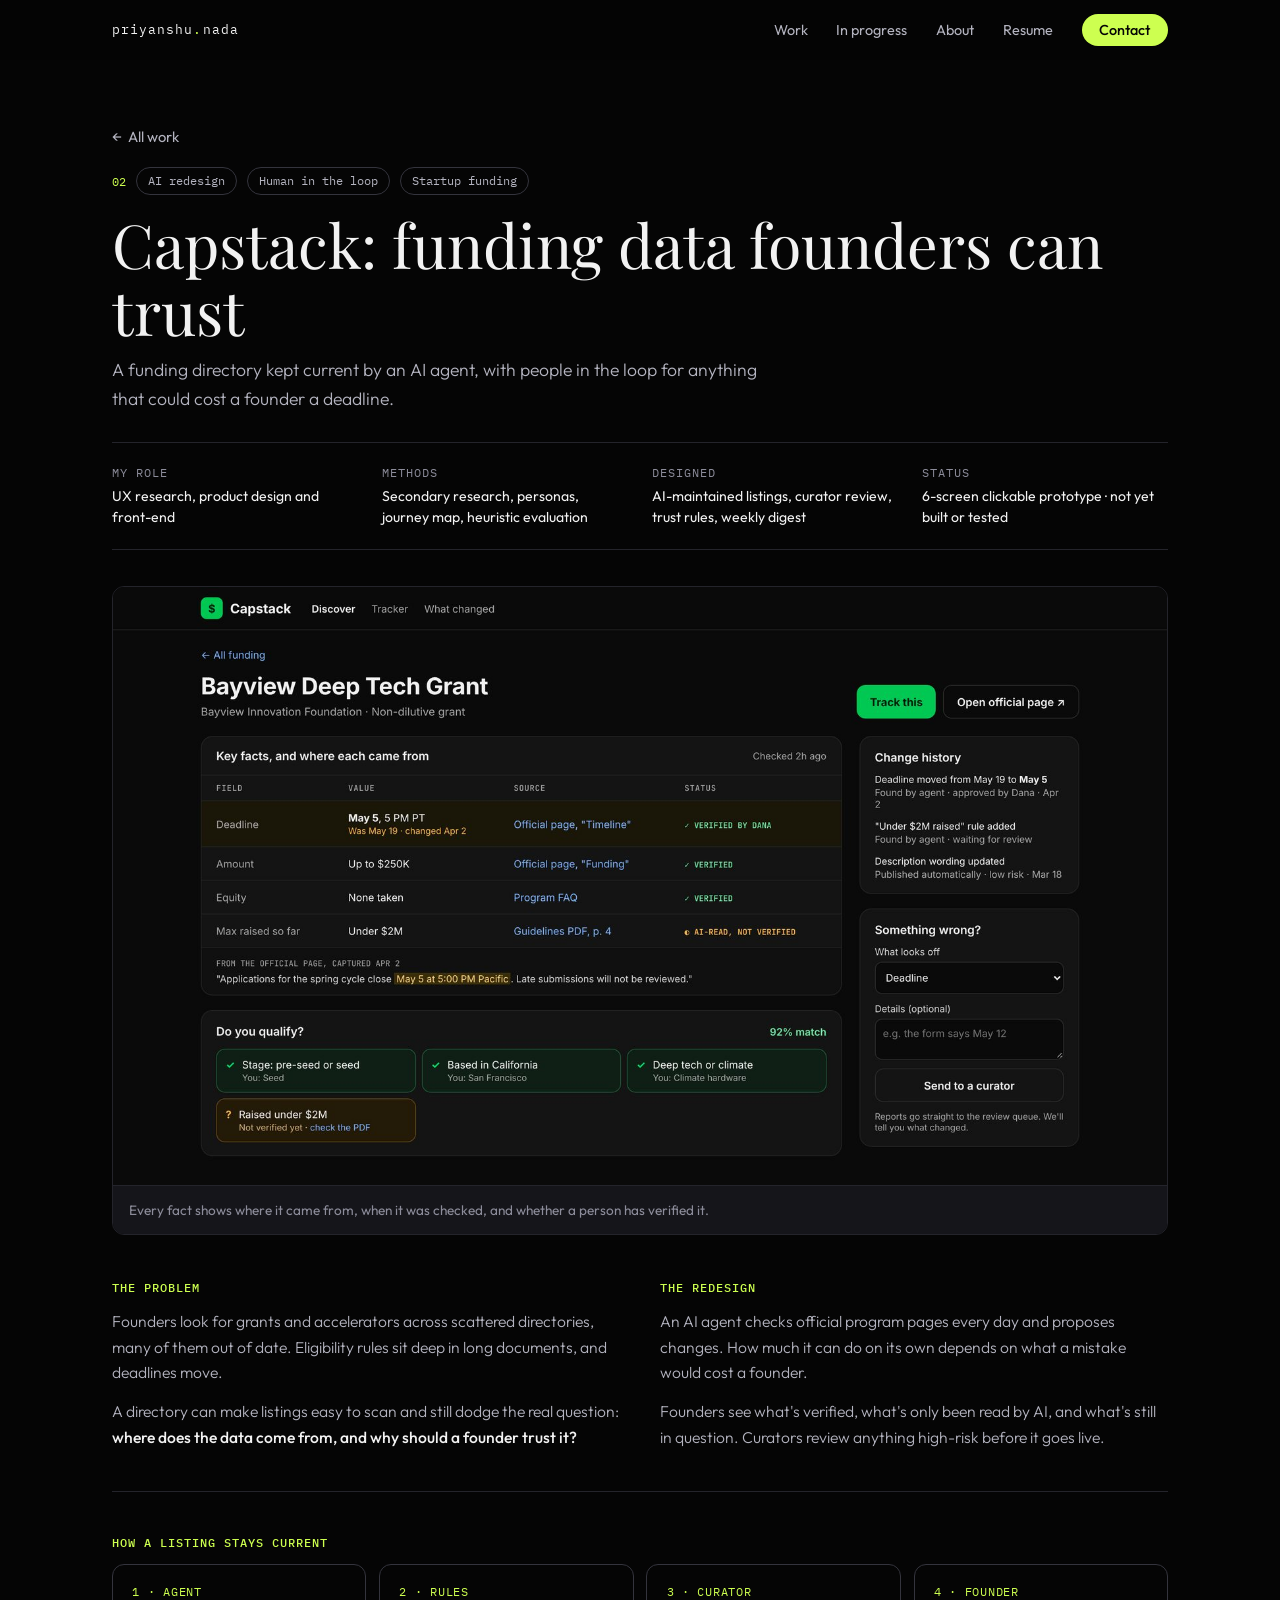
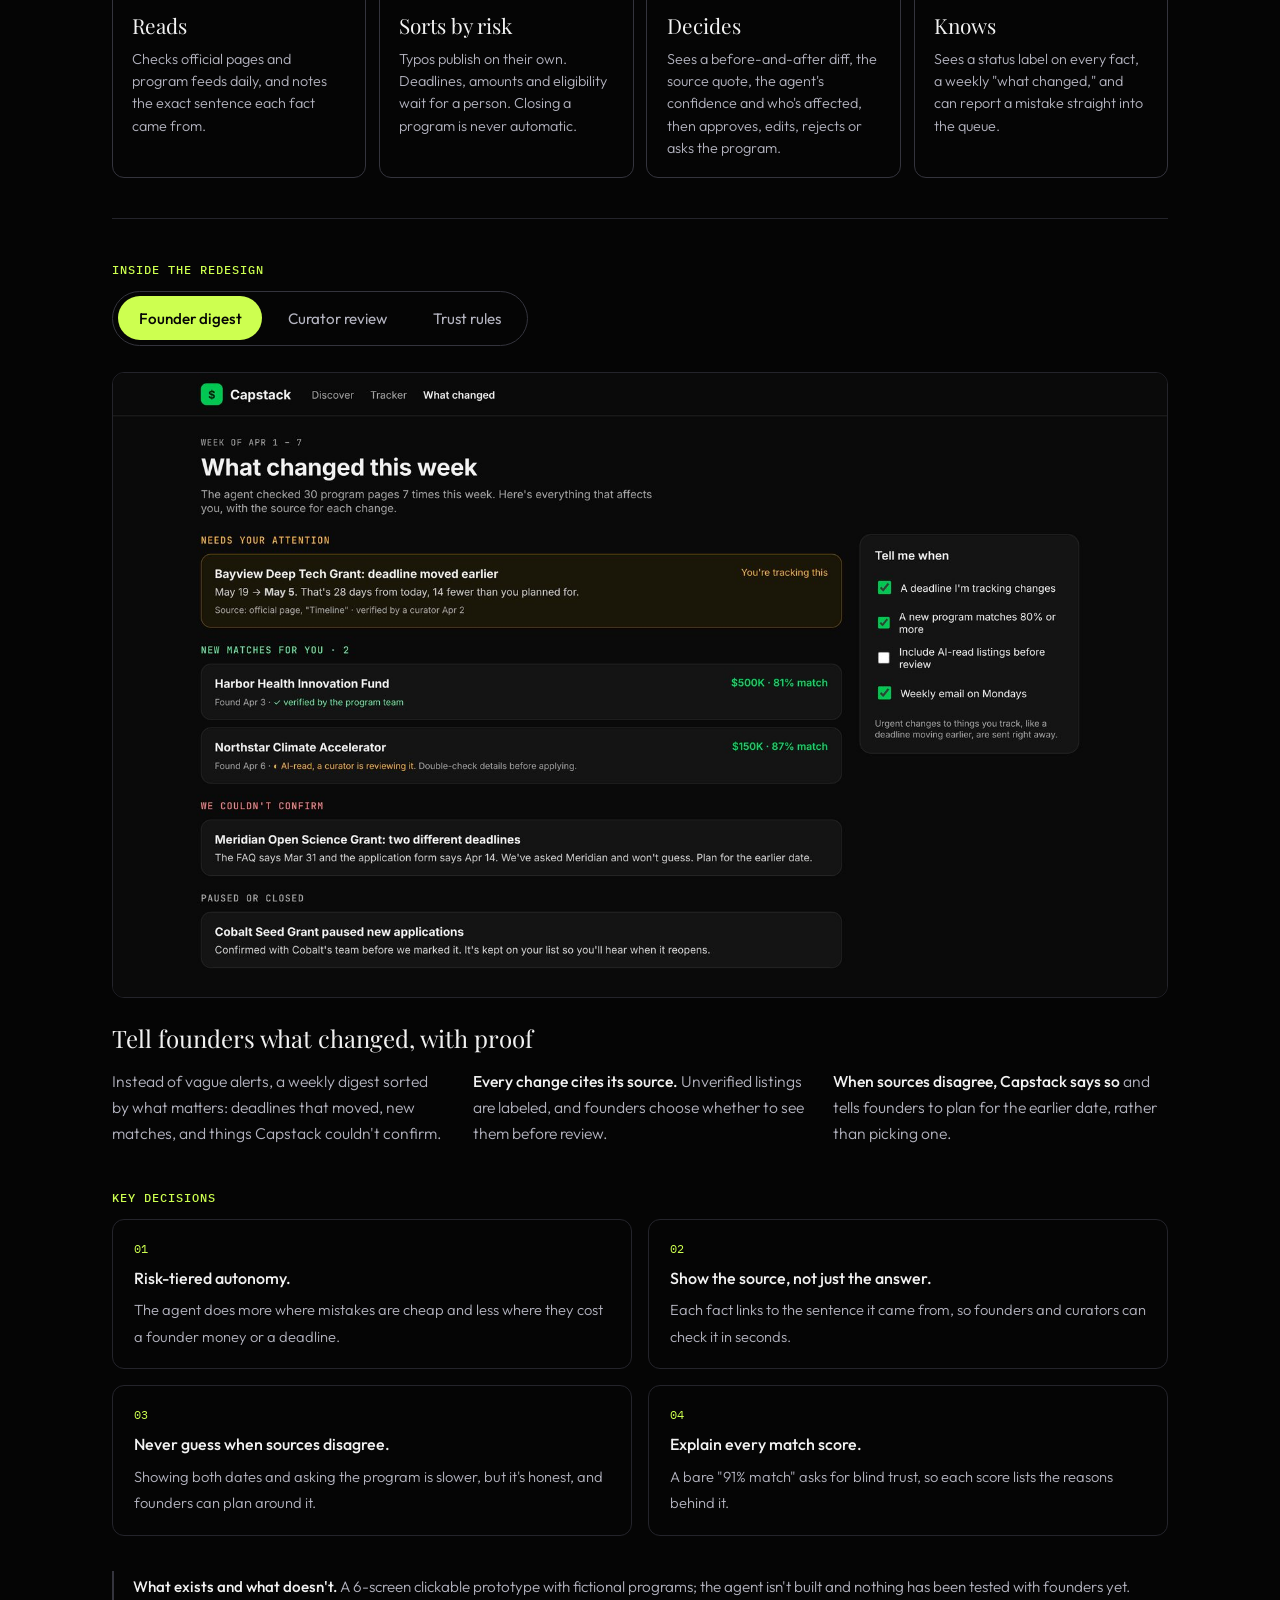
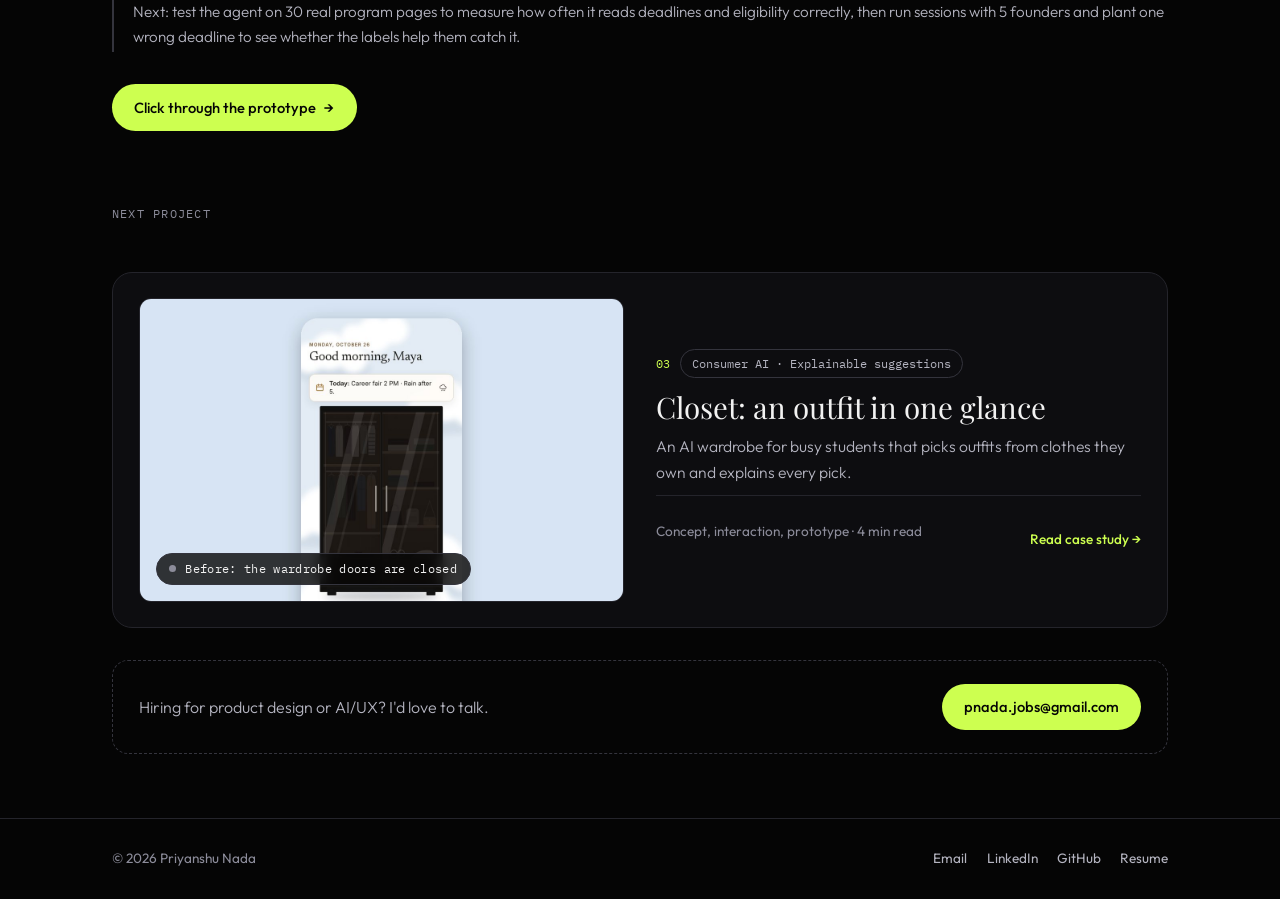
==== work/capstack/index.html @ c0db80e4 "Portfolio v2: project index, case study pages, live previews - Homepage becomes an index: four proje" ====
<!DOCTYPE html>
<html lang="en">
<head>
<meta charset="UTF-8">
<meta name="viewport" content="width=device-width, initial-scale=1.0">
<title>Capstack case study | Priyanshu Nada</title>
<meta name="description" content="A funding directory kept current by an AI agent, with people in the loop for anything that could cost a founder a deadline.">
<link rel="canonical" href="https://nadadesign.netlify.app/work/capstack/">
<meta property="og:title" content="Capstack case study | Priyanshu Nada">
<meta property="og:description" content="A funding directory kept current by an AI agent, with people in the loop for anything that could cost a founder a deadline.">
<meta property="og:type" content="website">
<meta property="og:url" content="https://nadadesign.netlify.app/work/capstack/">
<meta property="og:image" content="https://nadadesign.netlify.app/assets/preview/capstack-b.jpg">
<meta name="twitter:card" content="summary_large_image">
<link rel="preconnect" href="https://fonts.googleapis.com">
<link rel="preconnect" href="https://fonts.gstatic.com" crossorigin>
<link href="https://fonts.googleapis.com/css2?family=Playfair+Display:ital,wght@0,400;0,600;1,400&family=Outfit:wght@300;400;500;600&family=IBM+Plex+Mono:wght@400;500&display=swap" rel="stylesheet">
<script>document.documentElement.classList.add('js')</script>
<link rel="stylesheet" href="../../assets/site.css">
<script type="speculationrules">{"prefetch":[{"source":"document","where":{"href_matches":"/work/*"},"eagerness":"moderate"}]}</script>
</head>
<body>
<a class="skip" href="#main">Skip to content</a>
<div class="progress" id="progress" aria-hidden="true"></div>

<header class="nav" id="nav">
  <div class="nav-in">
    <a class="logo" href="../../#top">priyanshu<span>.</span>nada</a>
    <button class="nav-toggle" id="navToggle" aria-expanded="false" aria-controls="navLinks" aria-label="Open menu">
      <svg viewBox="0 0 24 24" fill="none" stroke="currentColor" stroke-width="2" stroke-linecap="round" aria-hidden="true"><line x1="4" y1="7" x2="20" y2="7"/><line x1="4" y1="12" x2="20" y2="12"/><line x1="4" y1="17" x2="20" y2="17"/></svg>
    </button>
    <ul class="nav-links" id="navLinks">
      <li><a href="../../#work">Work</a></li>
      <li><a href="../../#next">In progress</a></li>
      <li><a href="../../#about">About</a></li>
      <li><a href="../../Priyanshu_Nada_Product_Design_Resume.pdf" target="_blank" rel="noopener">Resume</a></li>
      <li><a class="btn-sm" href="../../#contact">Contact</a></li>
    </ul>
  </div>
</header>

<main id="main">
  <div class="wrap">
    <nav class="crumb" aria-label="Breadcrumb"><a href="../../#work"><span aria-hidden="true">←</span> All work</a></nav>

    <article class="case page" aria-labelledby="cap-title">
      <div class="case-head">
        <div class="case-kicker"><span class="case-num">02</span><span class="pill">AI redesign</span><span class="pill">Human in the loop</span><span class="pill">Startup funding</span></div>
        <h1 class="case-title" id="cap-title" style="view-transition-name:t-capstack">Capstack: funding data founders can trust</h1>
        <p class="case-lede">A funding directory kept current by an AI agent, with people in the loop for anything that could cost a founder a deadline.</p>
        <dl class="case-meta">
          <div><dt>My role</dt><dd>UX research, product design and front-end</dd></div>
          <div><dt>Methods</dt><dd>Secondary research, personas, journey map, heuristic evaluation</dd></div>
          <div><dt>Designed</dt><dd>AI-maintained listings, curator review, trust rules, weekly digest</dd></div>
          <div><dt>Status</dt><dd>6-screen clickable prototype · not yet built or tested</dd></div>
        </dl>
      </div>

      <figure class="shot" style="view-transition-name:m-capstack">
        <img src="../../assets/capstack-listing.jpg" width="1600" height="909" loading="lazy" alt="A Capstack listing for the fictional Bayview Deep Tech Grant. A Key facts table shows each field with its value, source and status: the deadline May 5, moved from May 19 and verified by a curator; the amount and equity verified; a new under $2M raised rule marked AI-read, not verified. Below it, a quote from the official page highlights the deadline, an eligibility checklist shows 3 passes and 1 unverified item, and a side panel shows change history and a form to report a problem.">
        <figcaption>Every fact shows where it came from, when it was checked, and whether a person has verified it.</figcaption>
      </figure>

      <div class="case-body">
        <div class="cols">
          <div>
            <h4 class="h4">The problem</h4>
            <div class="prose">
              <p>Founders look for grants and accelerators across scattered directories, many of them out of date. Eligibility rules sit deep in long documents, and deadlines move.</p>
              <p>A directory can make listings easy to scan and still dodge the real question: <strong>where does the data come from, and why should a founder trust it?</strong></p>
            </div>
          </div>
          <div>
            <h4 class="h4">The redesign</h4>
            <div class="prose">
              <p>An AI agent checks official program pages every day and proposes changes. How much it can do on its own depends on what a mistake would cost a founder.</p>
              <p>Founders see what's verified, what's only been read by AI, and what's still in question. Curators review anything high-risk before it goes live.</p>
            </div>
          </div>
        </div>

        <div class="platform">
          <h4 class="h4">How a listing stays current</h4>
          <ol class="plat-row steps4">
            <li class="plat-card"><span class="plat-kind">1 · Agent</span><b>Reads</b><span>Checks official pages and program feeds daily, and notes the exact sentence each fact came from.</span></li>
            <li class="plat-card"><span class="plat-kind">2 · Rules</span><b>Sorts by risk</b><span>Typos publish on their own. Deadlines, amounts and eligibility wait for a person. Closing a program is never automatic.</span></li>
            <li class="plat-card"><span class="plat-kind">3 · Curator</span><b>Decides</b><span>Sees a before-and-after diff, the source quote, the agent's confidence and who's affected, then approves, edits, rejects or asks the program.</span></li>
            <li class="plat-card"><span class="plat-kind">4 · Founder</span><b>Knows</b><span>Sees a status label on every fact, a weekly "what changed," and can report a mistake straight into the queue.</span></li>
          </ol>
        </div>

        <div class="tour">
          <h4 class="h4">Inside the redesign</h4>
          <div class="tabs" role="tablist" aria-label="Capstack screens">
            <button class="tab" role="tab" id="tab-digest" aria-controls="panel-digest" aria-selected="true">Founder digest</button>
            <button class="tab" role="tab" id="tab-review" aria-controls="panel-review" aria-selected="false" tabindex="-1">Curator review</button>
            <button class="tab" role="tab" id="tab-rules" aria-controls="panel-rules" aria-selected="false" tabindex="-1">Trust rules</button>
          </div>

          <div class="panel wide" role="tabpanel" id="panel-digest" aria-labelledby="tab-digest">
            <figure class="feature-img"><img src="../../assets/capstack-digest.jpg" width="1600" height="947" loading="lazy" alt="What changed this week. Needs your attention: Bayview's deadline moved earlier from May 19 to May 5, 28 days from today. New matches: one verified program and one AI-read program still under review. We couldn't confirm: Meridian lists two different deadlines and Capstack won't guess. Paused: Cobalt paused applications, confirmed with its team. A side panel lets founders choose which changes to be told about."></figure>
            <div class="prose">
              <p class="panel-title">Tell founders what changed, with proof</p>
              <p>Instead of vague alerts, a weekly digest sorted by what matters: deadlines that moved, new matches, and things Capstack couldn't confirm.</p>
              <p><strong>Every change cites its source.</strong> Unverified listings are labeled, and founders choose whether to see them before review.</p>
              <p><strong>When sources disagree, Capstack says so</strong> and tells founders to plan for the earlier date, rather than picking one.</p>
            </div>
          </div>

          <div class="panel wide" role="tabpanel" id="panel-review" aria-labelledby="tab-review">
            <figure class="feature-img"><img src="../../assets/capstack-review.jpg" width="1600" height="709" loading="lazy" alt="Curator review queue. On the left, items needing a person: a high-risk eligibility change for Bayview, a new Northstar listing, a Meridian deadline conflict, a founder report about Harbor's amount, and a Cobalt closure marked never automatic. On the right, the selected change shows live versus proposed eligibility, the source quote from the guidelines PDF, the agent's medium confidence, why it needs a person, and that 38 founders would be notified, with Approve, Edit then approve, Ask the program and Reject buttons."></figure>
            <div class="prose">
              <p class="panel-title">Give the human enough to decide fast</p>
              <p>Each proposed change shows the before and after, the exact source quote, and the agent's confidence with a reason, not just a score.</p>
              <p><strong>It also shows the stakes:</strong> how many founders are tracking it and how many might no longer qualify.</p>
              <p><strong>Every decision is logged by name</strong> and can be undone for 7 days. Founder reports jump the queue.</p>
            </div>
          </div>

          <div class="panel wide" role="tabpanel" id="panel-rules" aria-labelledby="tab-rules">
            <figure class="feature-img"><img src="../../assets/capstack-rules.jpg" width="1600" height="885" loading="lazy" alt="Trust rules table. Wording, typos and logos: the agent decides and logs it. New listings: shown as AI-read, then a curator. Deadline, amount and eligibility: a curator approves. Sources disagree: ask the program. Closing or removing a program: never automatic. Below, safety settings and the three status labels founders see: verified, AI-read and sources disagree."></figure>
            <div class="prose">
              <p class="panel-title">Autonomy matched to the cost of a mistake</p>
              <p>The agent's freedom shrinks as the stakes rise. A typo fix publishes on its own. A deadline needs a person.</p>
              <p><strong>Closing a program is never automatic,</strong> because a wrong "closed" hides real money from founders, which is worse than a stale "open."</p>
              <p>The status labels founders see each pair an icon with words, so they don't rely on color alone.</p>
            </div>
          </div>
        </div>

        <div class="decisions">
          <h4 class="h4">Key decisions</h4>
          <ol class="dlist">
            <li><b>Risk-tiered autonomy.</b><span>The agent does more where mistakes are cheap and less where they cost a founder money or a deadline.</span></li>
            <li><b>Show the source, not just the answer.</b><span>Each fact links to the sentence it came from, so founders and curators can check it in seconds.</span></li>
            <li><b>Never guess when sources disagree.</b><span>Showing both dates and asking the program is slower, but it's honest, and founders can plan around it.</span></li>
            <li><b>Explain every match score.</b><span>A bare "91% match" asks for blind trust, so each score lists the reasons behind it.</span></li>
          </ol>
        </div>

        <div class="limits">
          <p><strong>What exists and what doesn't.</strong> A 6-screen clickable prototype with fictional programs; the agent isn't built and nothing has been tested with founders yet. Next: test the agent on 30 real program pages to measure how often it reads deadlines and eligibility correctly, then run sessions with 5 founders and plant one wrong deadline to see whether the labels help them catch it.</p>
        </div>
        <div class="links">
          <a class="btn btn-a" href="https://claude.ai/artifact/3c6dyqtgvCT89zu1waJvG7" target="_blank" rel="noopener">Click through the prototype <span class="arr" aria-hidden="true">→</span></a>
        </div>
      </div>
    </article>

    <p class="label" style="margin-top:3.5rem">Next project</p>
    <a class="nextp" href="../../work/closet/" aria-label="Closet: an outfit in one glance. Read the case study">
        <div class="pmedia" style="view-transition-name:m-closet">
          <img class="a" src="../../assets/preview/closet-a.jpg" width="1200" height="750" loading="lazy" alt="">
          <img class="b" src="../../assets/preview/closet-b.jpg" width="1200" height="750" loading="lazy" alt="">
          <span class="phint" aria-hidden="true"><i></i><span class="s1">Before: the wardrobe doors are closed</span><span class="s2">After: doors open on today’s clothes</span></span>
        </div>
        <div>
          <div class="pkick"><span class="case-num">03</span><span class="pill">Consumer AI · Explainable suggestions</span></div>
          <h2 class="ptitle" style="view-transition-name:t-closet">Closet: an outfit in one glance</h2>
          <p class="pline">An AI wardrobe for busy students that picks outfits from clothes they own and explains every pick.</p>
          <div class="pfoot"><span>Concept, interaction, prototype · 4 min read</span><span class="pgo">Read case study <span class="arr" aria-hidden="true">→</span></span></div>
        </div>
      </a>
    <div class="mini-contact">
      <p>Hiring for product design or AI/UX? I'd love to talk.</p>
      <a class="btn btn-a" href="mailto:pnada.jobs@gmail.com">pnada.jobs@gmail.com</a>
    </div>
  </div>
</main>

<footer>
  <div class="foot">
    <span>© <span id="yr">2026</span> Priyanshu Nada</span>
    <nav aria-label="Footer">
      <a href="mailto:pnada.jobs@gmail.com">Email</a>
      <a href="https://www.linkedin.com/in/priyanshunada" target="_blank" rel="noopener">LinkedIn</a>
      <a href="https://github.com/Priyanshunada04" target="_blank" rel="noopener">GitHub</a>
      <a href="../../Priyanshu_Nada_Product_Design_Resume.pdf" target="_blank" rel="noopener">Resume</a>
    </nav>
  </div>
</footer>

<script src="../../assets/site.js"></script>
</body>
</html>
---- assets/site.css ----
:root{
  --bg:#050505;--bg2:#0d0d10;--bg3:#15151a;--border:#24242b;--border2:#34343d;
  --t1:#f2f2f2;--t2:#b4b4c0;--t3:#8c8c9a;
  --accent:#cdff50;--accent-dim:rgba(205,255,80,0.22);--accent-faint:rgba(205,255,80,0.07);
  --serif:'Playfair Display',Georgia,serif;--sans:'Outfit',system-ui,sans-serif;--mono:'IBM Plex Mono',ui-monospace,monospace;
  --ease:cubic-bezier(0.16,1,0.3,1);
  --max:1120px;
}
*,*::before,*::after{margin:0;padding:0;box-sizing:border-box}
html{scroll-behavior:smooth;scroll-padding-top:84px;-webkit-font-smoothing:antialiased}
body{font-family:var(--sans);background:var(--bg);color:var(--t1);line-height:1.65;font-size:1rem;overflow-x:hidden}
a{color:inherit}
img{display:block;max-width:100%;height:auto}
:focus-visible{outline:2px solid var(--accent);outline-offset:3px;border-radius:4px}
.skip{position:absolute;left:1rem;top:-3rem;background:var(--accent);color:var(--bg);padding:0.6rem 1rem;border-radius:8px;font-weight:600;z-index:200;text-decoration:none}
.skip:focus{top:1rem}
.wrap{max-width:var(--max);margin:0 auto;padding:0 2rem}

/* Nav */
.nav{position:fixed;inset:0 0 auto 0;z-index:100;background:rgba(5,5,5,0.82);backdrop-filter:blur(16px);-webkit-backdrop-filter:blur(16px);border-bottom:1px solid transparent;transition:border-color 0.3s}
.nav.scrolled{border-bottom-color:var(--border)}
.nav-in{max-width:var(--max);margin:0 auto;padding:1rem 2rem;display:flex;align-items:center;justify-content:space-between;gap:1rem}
.logo{font-family:var(--mono);font-size:0.82rem;letter-spacing:0.08em;color:var(--t1);text-decoration:none}
.logo span{color:var(--accent)}
.nav-links{display:flex;align-items:center;gap:1.8rem;list-style:none}
.nav-links a{font-size:0.9rem;color:var(--t2);text-decoration:none;transition:color 0.2s}
.nav-links a:hover,.nav-links a.active{color:var(--t1)}
.nav-links .btn-sm{color:var(--bg)}
.nav-toggle{display:none;background:none;border:1px solid var(--border2);color:var(--t1);border-radius:8px;width:44px;height:44px;cursor:pointer;align-items:center;justify-content:center}
.nav-toggle svg{width:20px;height:20px}

/* Buttons */
.btn{display:inline-flex;align-items:center;justify-content:center;gap:0.5rem;min-height:46px;padding:0.7rem 1.4rem;border-radius:100px;font-family:var(--sans);font-size:0.92rem;font-weight:500;text-decoration:none;transition:background 0.2s,border-color 0.2s,color 0.2s}
.btn svg{width:16px;height:16px;flex-shrink:0}
.btn-a{background:var(--accent);color:var(--bg)}
.btn-a:hover{background:#dbff7a}
.btn-o{border:1px solid var(--border2);color:var(--t1)}
.btn-o:hover{border-color:var(--t3);background:var(--bg2)}
.btn-sm{min-height:38px;padding:0.45rem 1.1rem;font-size:0.85rem;background:var(--accent);border-radius:100px;font-weight:500}
.btn-sm:hover{background:#dbff7a}

/* Type */
.label{font-family:var(--mono);font-size:0.78rem;letter-spacing:0.1em;text-transform:uppercase;color:var(--t3);margin-bottom:0.9rem}
.h2{font-family:var(--serif);font-weight:400;font-size:clamp(1.9rem,3.6vw,2.8rem);line-height:1.15;max-width:760px}
.h2 em,.h1 em{font-style:italic;color:var(--accent)}
.lead{font-size:1.08rem;color:var(--t2);font-weight:300;max-width:640px;margin-top:1rem}

/* Hero */
.hero{padding:10rem 0 5rem}
.hero .label{color:var(--accent)}
.h1{font-family:var(--serif);font-weight:400;font-size:clamp(2.6rem,6.4vw,5.2rem);line-height:1.06;letter-spacing:-0.015em;max-width:900px}
.hero-sub{font-size:1.12rem;color:var(--t2);font-weight:300;max-width:600px;margin-top:1.6rem;line-height:1.7}
.hero-cta{display:flex;gap:0.8rem;flex-wrap:wrap;margin-top:2.2rem}
.facts{display:grid;grid-template-columns:repeat(3,minmax(0,1fr));gap:1.5rem;margin-top:3.5rem;padding-top:1.8rem;border-top:1px solid var(--border);max-width:820px}
.facts dt{font-family:var(--mono);font-size:0.75rem;letter-spacing:0.08em;text-transform:uppercase;color:var(--t3);margin-bottom:0.25rem}
.facts dd{font-size:0.95rem;color:var(--t1)}
.facts a{color:var(--accent);text-underline-offset:3px}

section{padding:5.5rem 0}
.rule{max-width:var(--max);margin:0 auto;height:1px;background:var(--border)}

/* Case studies */
.case{margin-top:3.5rem;border:1px solid var(--border);border-radius:20px;background:var(--bg2);overflow:hidden}
.case+.case{margin-top:2.5rem}
.case-head{padding:2.4rem 2.6rem 0}
.case-kicker{display:flex;flex-wrap:wrap;align-items:center;gap:0.6rem;font-family:var(--mono);font-size:0.78rem;color:var(--t3)}
.case-num{color:var(--accent)}
.pill{border:1px solid var(--border2);border-radius:100px;padding:0.2rem 0.7rem;font-size:0.75rem;color:var(--t2)}
.case-title{font-family:var(--serif);font-weight:400;font-size:clamp(2rem,3.4vw,2.8rem);line-height:1.1;margin-top:1rem}
.case-lede{font-size:1.1rem;color:var(--t2);font-weight:300;max-width:680px;margin-top:0.6rem}
.case-meta{display:grid;grid-template-columns:repeat(4,minmax(0,1fr));gap:1.2rem 1.5rem;margin-top:1.8rem;padding:1.3rem 0;border-top:1px solid var(--border);border-bottom:1px solid var(--border)}
.case-meta dt{font-family:var(--mono);font-size:0.75rem;letter-spacing:0.08em;text-transform:uppercase;color:var(--t3);margin-bottom:0.2rem}
.case-meta dd{font-size:0.88rem;color:var(--t1);line-height:1.5}
.shot{margin:2rem 2.6rem 0;border-radius:12px;overflow:hidden;border:1px solid var(--border)}
.shot img{width:100%}
.shot figcaption{font-size:0.85rem;color:var(--t3);padding:0.8rem 1rem;background:var(--bg3);border-top:1px solid var(--border)}
.case-body{padding:2.2rem 2.6rem 2.4rem}
.cols{display:grid;grid-template-columns:repeat(2,minmax(0,1fr));gap:2.5rem}
.h4{font-family:var(--mono);font-size:0.78rem;letter-spacing:0.08em;text-transform:uppercase;color:var(--accent);margin-bottom:0.7rem;font-weight:500}
.prose{font-size:0.98rem;color:var(--t2);font-weight:300}
.prose p+p{margin-top:0.8rem}
.prose strong{color:var(--t1);font-weight:500}
.ticks{list-style:none;display:flex;flex-direction:column;gap:0.6rem}
.ticks li{position:relative;padding-left:1.2rem;font-size:0.96rem;color:var(--t2);font-weight:300}
.ticks li::before{content:'';position:absolute;left:0;top:0.62em;width:6px;height:6px;border-radius:50%;background:var(--accent)}
.ticks strong{color:var(--t1);font-weight:500}
.decisions{margin-top:2.5rem}
.dlist{list-style:none;display:grid;grid-template-columns:repeat(2,minmax(0,1fr));gap:1rem;counter-reset:d}
.dlist li{counter-increment:d;border:1px solid var(--border);border-radius:12px;padding:1.2rem 1.3rem;background:var(--bg)}
.dlist li::before{content:'0' counter(d);display:block;font-family:var(--mono);font-size:0.75rem;color:var(--accent);margin-bottom:0.4rem}
.dlist b{display:block;font-weight:500;font-size:1rem;color:var(--t1);margin-bottom:0.3rem}
.dlist span{font-size:0.92rem;color:var(--t2);font-weight:300;line-height:1.6}
.limits{margin-top:2.2rem;border-left:2px solid var(--border2);padding:0.2rem 0 0.2rem 1.2rem}
.limits p{font-size:0.95rem;color:var(--t2);font-weight:300}
.limits strong{color:var(--t1);font-weight:500}
.links{display:flex;flex-wrap:wrap;gap:0.6rem;margin-top:2rem}
.strip{overflow-x:auto;background:#e9e8e3;scrollbar-color:var(--border2) var(--bg3)}
.strip img{width:auto;max-width:none;height:440px}
.feature{display:grid;grid-template-columns:minmax(0,0.9fr) minmax(0,1.1fr);gap:2.5rem;align-items:center;margin-top:2.5rem;padding-top:2.5rem;border-top:1px solid var(--border)}
.feature-img{border-radius:12px;overflow:hidden;border:1px solid var(--border)}

/* In progress */
.next-list{list-style:none;margin-top:2.5rem;border-top:1px solid var(--border)}
.next-list li{display:grid;grid-template-columns:3rem minmax(0,1.1fr) minmax(0,1.6fr) auto;gap:1.5rem;align-items:baseline;padding:1.4rem 0;border-bottom:1px solid var(--border)}
.n-num{font-family:var(--mono);font-size:0.8rem;color:var(--t3)}
.n-name{font-family:var(--serif);font-size:1.3rem;line-height:1.25}
.n-desc{font-size:0.95rem;color:var(--t2);font-weight:300}
.n-tag{font-family:var(--mono);font-size:0.75rem;letter-spacing:0.06em;text-transform:uppercase;color:var(--accent);border:1px solid var(--accent-dim);background:var(--accent-faint);border-radius:100px;padding:0.25rem 0.75rem;white-space:nowrap}

/* About */
.about-grid{display:grid;grid-template-columns:minmax(0,1.3fr) minmax(0,1fr);gap:3.5rem;margin-top:2.5rem}
.about-text p{font-size:1.04rem;color:var(--t2);font-weight:300}
.about-text p+p{margin-top:1rem}
.kit{display:flex;flex-direction:column;gap:1.3rem}
.kit dt{font-family:var(--mono);font-size:0.75rem;letter-spacing:0.08em;text-transform:uppercase;color:var(--t3);margin-bottom:0.3rem}
.kit dd{font-size:0.95rem;color:var(--t1);line-height:1.6}

/* Approach */
.principles{display:grid;grid-template-columns:repeat(4,minmax(0,1fr));gap:1rem;margin-top:2.5rem;list-style:none;counter-reset:p}
.principles li{counter-increment:p;border:1px solid var(--border);border-radius:14px;background:var(--bg2);padding:1.5rem 1.3rem}
.principles li::before{content:'0' counter(p);display:block;font-family:var(--serif);font-size:1.8rem;color:var(--accent);line-height:1;margin-bottom:0.9rem}
.principles b{display:block;font-weight:500;font-size:1rem;margin-bottom:0.35rem}
.principles span{font-size:0.92rem;color:var(--t2);font-weight:300;line-height:1.6}
.process{margin-top:1.5rem;border:1px solid var(--border);border-radius:14px;padding:1.4rem 1.6rem;display:flex;flex-wrap:wrap;align-items:center;gap:0.5rem 1.2rem}
.process .label{margin:0}
.steps{list-style:none;display:flex;flex-wrap:wrap;gap:0.4rem 0.5rem;align-items:center}
.steps li{font-size:0.92rem;color:var(--t1)}
.steps li+li::before{content:'→';color:var(--t3);margin-right:0.5rem}

/* Contact */
.contact{text-align:center;padding:6.5rem 0}
.contact .h2{margin:0 auto}
.contact .lead{margin:1rem auto 0}
.contact-btns{display:flex;justify-content:center;flex-wrap:wrap;gap:0.7rem;margin-top:2.2rem}

footer{border-top:1px solid var(--border)}
.foot{max-width:var(--max);margin:0 auto;padding:1.8rem 2rem;display:flex;justify-content:space-between;align-items:center;gap:1rem;flex-wrap:wrap;font-size:0.85rem;color:var(--t3)}
.foot nav{display:flex;gap:1.2rem;flex-wrap:wrap}
.foot a{color:var(--t2);text-decoration:none}
.foot a:hover{color:var(--accent)}

/* Flow platform diagram */
.platform{margin-top:2.5rem;padding-top:2.5rem;border-top:1px solid var(--border)}
.plat-row{list-style:none;display:grid;grid-template-columns:repeat(3,minmax(0,1fr));gap:0.8rem}
.plat-row.steps4{grid-template-columns:repeat(4,minmax(0,1fr))}
.plat-card{border:1px solid var(--border2);border-radius:12px;background:var(--bg);padding:1.1rem 1.2rem;display:flex;flex-direction:column;gap:0.35rem}
.plat-card b{font-family:var(--serif);font-weight:400;font-size:1.3rem}
.plat-card span:last-child{font-size:0.9rem;color:var(--t2);font-weight:300;line-height:1.55}
.plat-kind{font-family:var(--mono);font-size:0.75rem;letter-spacing:0.06em;text-transform:uppercase;color:var(--accent)}
.plat-base{position:relative;margin-top:1.6rem;border:1px dashed var(--border2);border-radius:12px;padding:0.9rem 1.2rem;display:flex;flex-wrap:wrap;gap:0.5rem 1.2rem;align-items:center;font-size:0.9rem;color:var(--t2)}
.plat-base::before{content:'';position:absolute;left:16.6%;right:16.6%;top:-1.6rem;height:1.6rem;border-left:1px solid var(--border2);border-right:1px solid var(--border2);background:linear-gradient(var(--border2),var(--border2)) center/1px 100% no-repeat}
.plat-base .plat-kind{color:var(--t3)}
.handoffs{list-style:none;display:flex;flex-direction:column;gap:0.6rem}
.handoffs li{display:grid;grid-template-columns:12.5rem minmax(0,1fr);gap:1rem;align-items:baseline;padding:0.9rem 1.1rem;border:1px solid var(--border);border-radius:12px;background:var(--bg)}
.hf-route{display:inline-flex;align-items:center;gap:0.5rem;font-family:var(--mono);font-size:0.8rem;color:var(--t1)}
.hf-route i{font-style:normal;color:var(--accent);display:inline-block}
.hf-text{font-size:0.94rem;color:var(--t2);font-weight:300}

/* Product tabs */
.tour{margin-top:2.5rem;padding-top:2.5rem;border-top:1px solid var(--border)}
.tabs{display:inline-flex;gap:0.3rem;padding:0.3rem;border:1px solid var(--border2);border-radius:100px;margin-bottom:1.6rem;position:relative}
.tab{min-height:44px;padding:0 1.3rem;border:0;border-radius:100px;background:transparent;color:var(--t2);font-family:var(--sans);font-size:0.95rem;cursor:pointer;transition:background 0.3s var(--ease),color 0.3s}
.tab:hover{color:var(--t1)}
.tab[aria-selected="true"]{background:var(--accent);color:var(--bg);font-weight:500}
.panel{display:grid;grid-template-columns:minmax(0,0.95fr) minmax(0,1.05fr);gap:2.5rem;align-items:center}
.js .panel[hidden]{display:none}
.panel.wide{grid-template-columns:1fr;gap:1.6rem}
.panel.wide .prose{display:grid;grid-template-columns:repeat(3,minmax(0,1fr));gap:1.6rem}
.panel.wide .prose p+p{margin-top:0}
.panel.wide .panel-title{grid-column:1 / -1;margin-bottom:-0.6rem}
.panel-title{font-family:var(--serif);font-size:1.5rem;color:var(--t1);font-weight:400;line-height:1.25}
.panel + .panel{margin-top:2.5rem}
.js .panel + .panel{margin-top:0}

/* Scroll progress */
.progress{position:fixed;left:0;top:0;height:2px;width:100%;background:var(--accent);transform-origin:0 50%;transform:scaleX(0);z-index:150;pointer-events:none}

/* Reveal (only when JS runs) */
.js .reveal{opacity:0;transform:translateY(24px);transition:opacity 0.8s var(--ease),transform 0.8s var(--ease)}
.js .reveal.vis{opacity:1;transform:none}

/* Motion: only when the visitor hasn't asked for less */
@media (prefers-reduced-motion:no-preference){
  .hero .label,.hero .h1,.hero-sub,.hero-cta,.facts{animation:rise 0.9s var(--ease) both}
  .hero .h1{animation-delay:0.08s}.hero-sub{animation-delay:0.18s}.hero-cta{animation-delay:0.28s}.facts{animation-delay:0.4s}
  .h1 em{background:linear-gradient(var(--accent),var(--accent)) 0 92%/0 2px no-repeat;animation:underline 0.9s var(--ease) 0.9s forwards}
  @keyframes rise{from{opacity:0;transform:translateY(22px)}to{opacity:1;transform:none}}
  @keyframes underline{to{background-size:100% 2px}}

  .js .dlist li,.js .principles li,.js .plat-card,.js .handoffs li,.js .next-list li,.js .ticks li{opacity:0;transform:translateY(14px);transition:opacity 0.6s var(--ease),transform 0.6s var(--ease),border-color 0.3s,background 0.3s}
  .js .dlist.vis li,.js .principles.vis li,.js .plat-row.vis .plat-card,.js .handoffs.vis li,.js .ticks.vis li,.js .next-list.vis li{opacity:1;transform:none}
  .js :is(.dlist,.principles,.plat-row,.handoffs,.next-list,.ticks) > :nth-child(2){transition-delay:0.08s}
  .js :is(.dlist,.principles,.plat-row,.handoffs,.next-list,.ticks) > :nth-child(3){transition-delay:0.16s}
  .js :is(.dlist,.principles,.plat-row,.handoffs,.next-list,.ticks) > :nth-child(4){transition-delay:0.24s}

  .dlist li:hover,.principles li:hover,.plat-card:hover{border-color:var(--accent-dim);transform:translateY(-3px)!important;transition-delay:0s!important}
  .handoffs li:hover .hf-route i{animation:nudge 0.6s var(--ease)}
  @keyframes nudge{50%{transform:translateX(4px)}}
  .feature-img img,.shot > img{transition:transform 0.8s var(--ease)}
  .feature-img:hover img,.shot:hover > img{transform:scale(1.025)}
  .btn .arr{display:inline-block;transition:transform 0.3s var(--ease)}
  .btn:hover .arr{transform:translateX(4px)}
  .nav-links a:not(.btn-sm){background:linear-gradient(var(--accent),var(--accent)) 0 100%/0 1px no-repeat;transition:color 0.2s,background-size 0.35s var(--ease)}
  .nav-links a:not(.btn-sm):hover,.nav-links a.active{background-size:100% 1px}
  .panel.enter{animation:panelIn 0.55s var(--ease) both}
  @keyframes panelIn{from{opacity:0;transform:translateY(10px)}to{opacity:1;transform:none}}
  .n-tag::before{content:'';display:inline-block;width:6px;height:6px;border-radius:50%;background:var(--accent);margin-right:0.45rem;vertical-align:1px;animation:blink 2.4s ease-in-out infinite}
  @keyframes blink{50%{opacity:0.25}}
}
@media (prefers-reduced-motion:reduce){
  html{scroll-behavior:auto}
  .js .reveal{opacity:1;transform:none;transition:none}
  .progress{display:none}
}

/* Responsive */
@media (max-width:960px){
  .plat-row.steps4{grid-template-columns:repeat(2,minmax(0,1fr))}
  .case-meta{grid-template-columns:repeat(2,minmax(0,1fr))}
  .principles{grid-template-columns:repeat(2,minmax(0,1fr))}
  .next-list li{grid-template-columns:2.5rem minmax(0,1fr) auto;gap:0.4rem 1rem}
  .n-desc{grid-column:2 / -1}
}
@media (max-width:820px){
  .wrap,.nav-in,.foot{padding-left:1.25rem;padding-right:1.25rem}
  .nav-toggle{display:inline-flex}
  .nav-links{display:none;position:absolute;top:100%;left:0;right:0;flex-direction:column;align-items:stretch;gap:0;background:var(--bg);border-bottom:1px solid var(--border);padding:0.5rem 1.25rem 1.2rem}
  .nav-links.open{display:flex}
  .nav-links li a{display:block;padding:0.8rem 0;font-size:1rem}
  .nav-links .btn-sm{text-align:center;margin-top:0.5rem;padding:0.8rem}
  .hero{padding:7.5rem 0 3.5rem}
  .facts{grid-template-columns:1fr;gap:1rem}
  section{padding:4rem 0}
  .case-head{padding:1.6rem 1.3rem 0}
  .shot{margin:1.5rem 1.3rem 0}
  .case-body{padding:1.6rem 1.3rem 1.8rem}
  .cols,.dlist,.about-grid,.feature,.panel,.plat-row{grid-template-columns:1fr}
  .plat-base::before{display:none}
  .plat-row.steps4{grid-template-columns:1fr}
  .handoffs li{grid-template-columns:1fr;gap:0.4rem}
  .panel.wide .prose{grid-template-columns:1fr;gap:0.8rem}
  .panel{gap:1.4rem}
  .tabs{display:flex;width:100%}
  .tab{flex:1;padding:0 0.6rem}
  .feature{gap:1.5rem}
  .strip img{height:340px}
  .cols{gap:1.8rem}
  .about-grid{gap:2.2rem}
  .principles{grid-template-columns:1fr}
  .links .btn{flex:1 1 auto}
}
@media (max-width:480px){
  .case-meta{grid-template-columns:1fr}
  .next-list li{grid-template-columns:minmax(0,1fr)}
  .n-num{display:none}
  .n-desc{grid-column:auto}
  .n-tag{justify-self:start}
  .hero-cta .btn,.contact-btns .btn{flex:1 1 100%}
}

/* ---------- v2: project index ---------- */
.grid{display:grid;grid-template-columns:repeat(2,minmax(0,1fr));gap:1.5rem;margin-top:3rem}
.pcard{position:relative;display:flex;flex-direction:column;border:1px solid var(--border);border-radius:20px;background:var(--bg2);overflow:hidden;text-decoration:none;color:inherit;transition:border-color .3s,transform .6s var(--ease),box-shadow .6s var(--ease)}
.pcard:hover,.pcard:focus-visible{border-color:var(--border2)}
.pcard:focus-visible{outline:2px solid var(--accent);outline-offset:4px}
.pmedia{position:relative;aspect-ratio:16/10;overflow:hidden;background:var(--bg3);border-bottom:1px solid var(--border)}
.pmedia img{position:absolute;inset:0;width:100%;height:100%;object-fit:cover;transition:opacity .7s var(--ease),transform 1.4s var(--ease)}
.pmedia .b{opacity:0}
.pcard:hover .pmedia .b,.pcard:focus-visible .pmedia .b,.pcard.play .pmedia .b{opacity:1}
.phint{position:absolute;left:1rem;bottom:1rem;z-index:2;display:inline-flex;align-items:center;gap:.55rem;max-width:calc(100% - 2rem);font-family:var(--mono);font-size:.72rem;letter-spacing:.03em;line-height:1.3;padding:.45rem .8rem;border-radius:100px;background:rgba(5,5,5,.8);-webkit-backdrop-filter:blur(8px);backdrop-filter:blur(8px);color:var(--t1);border:1px solid var(--border2)}
.phint i{flex:none;width:7px;height:7px;border-radius:50%;background:var(--t3);transition:background .3s}
.phint .s2{display:none}
.pcard:hover .phint .s1,.pcard:focus-visible .phint .s1,.pcard.play .phint .s1{display:none}
.pcard:hover .phint .s2,.pcard:focus-visible .phint .s2,.pcard.play .phint .s2{display:inline}
.pcard:hover .phint i,.pcard:focus-visible .phint i,.pcard.play .phint i{background:var(--accent)}
.pbody{display:flex;flex-direction:column;gap:.55rem;flex:1;padding:1.5rem 1.6rem 1.4rem}
.pkick{display:flex;flex-wrap:wrap;align-items:center;gap:.6rem;font-family:var(--mono);font-size:.75rem;color:var(--t3)}
.pkick .case-num{color:var(--accent)}
.ptitle{font-family:var(--serif);font-weight:400;font-size:clamp(1.5rem,2.3vw,1.85rem);line-height:1.15}
.pline{font-size:.98rem;color:var(--t2);font-weight:300}
.pfoot{display:flex;flex-wrap:wrap;justify-content:space-between;align-items:center;gap:.5rem 1rem;margin-top:auto;padding-top:1rem;border-top:1px solid var(--border);font-size:.85rem;color:var(--t3)}
.pgo{color:var(--accent);font-weight:500;white-space:nowrap}
.pgo .arr{display:inline-block;transition:transform .35s var(--ease)}
.pcard:hover .pgo .arr{transform:translateX(5px)}
.kbd-hint{margin-top:1.4rem;font-size:.85rem;color:var(--t3)}
@media (hover:none){.kbd-hint{display:none}}

/* ---------- v2: case study pages ---------- */
.crumb{padding:7.2rem 0 0}
.crumb a{display:inline-flex;align-items:center;gap:.4rem;min-height:44px;font-size:.92rem;color:var(--t2);text-decoration:none}
.crumb a:hover{color:var(--accent)}
.case.page{margin-top:.5rem;border:0;border-radius:0;background:none;overflow:visible}
.case.page .case-head{padding:0}
.case.page .case-title{font-size:clamp(2.4rem,5vw,3.8rem)}
.case.page .shot{margin:2.2rem 0 0}
.case.page .case-body{padding:2.6rem 0 1rem}
.nextp{display:grid;grid-template-columns:minmax(0,1fr) minmax(0,1fr);align-items:center;gap:2rem;margin:3rem 0 0;padding:1.6rem;border:1px solid var(--border);border-radius:20px;background:var(--bg2);text-decoration:none;color:inherit;transition:border-color .3s}
.nextp:hover{border-color:var(--border2)}
.nextp .pmedia{border:1px solid var(--border);border-radius:12px}
.nextp > div:last-child{display:flex;flex-direction:column;gap:.6rem}
.nextp .ptitle{margin-top:.2rem}
.nextp .pgo{display:inline-block;margin-top:1rem}
.nextp:hover .pmedia .b,.nextp:focus-visible .pmedia .b{opacity:1}
.mini-contact{display:flex;flex-wrap:wrap;justify-content:space-between;align-items:center;gap:1rem;margin:2rem 0 4rem;padding:1.4rem 1.6rem;border:1px dashed var(--border2);border-radius:16px}
.mini-contact p{color:var(--t2);font-weight:300}

/* ---------- v2: motion ---------- */
@media (prefers-reduced-motion:no-preference){
  .pcard:hover{transform:translateY(-4px);box-shadow:0 24px 60px -30px rgba(205,255,80,.25)}
  .pcard:hover .pmedia img{transform:scale(1.035)}
  @view-transition{navigation:auto}
  ::view-transition-old(root){animation:vt-out .32s var(--ease) both}
  ::view-transition-new(root){animation:vt-in .6s var(--ease) both}
  ::view-transition-group(*){animation-duration:.6s;animation-timing-function:var(--ease)}
  @keyframes vt-out{to{opacity:0;transform:translateY(-10px)}}
  @keyframes vt-in{from{opacity:0;transform:translateY(18px)}}
}
@media (max-width:820px){
  .grid{grid-template-columns:1fr}
  .nextp{grid-template-columns:1fr;gap:1.2rem;padding:1.2rem}
  .crumb{padding-top:6rem}
}
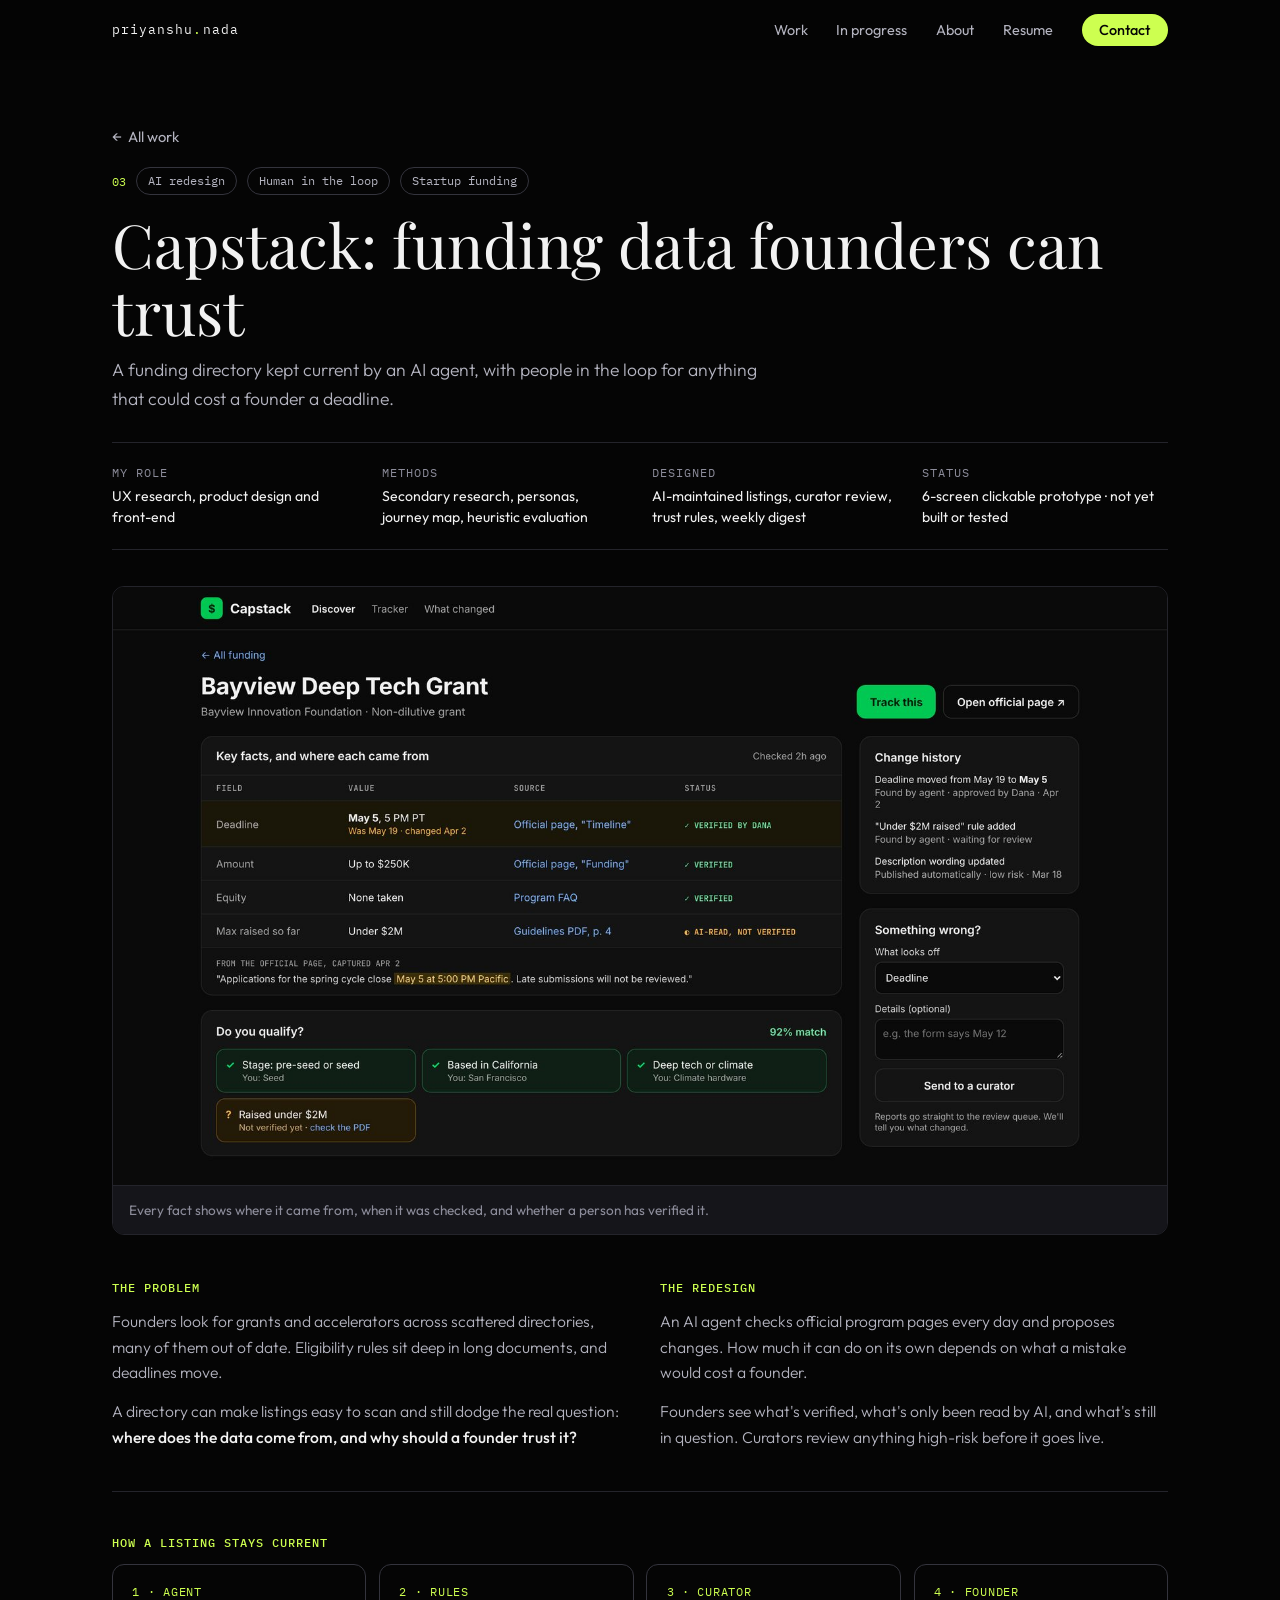
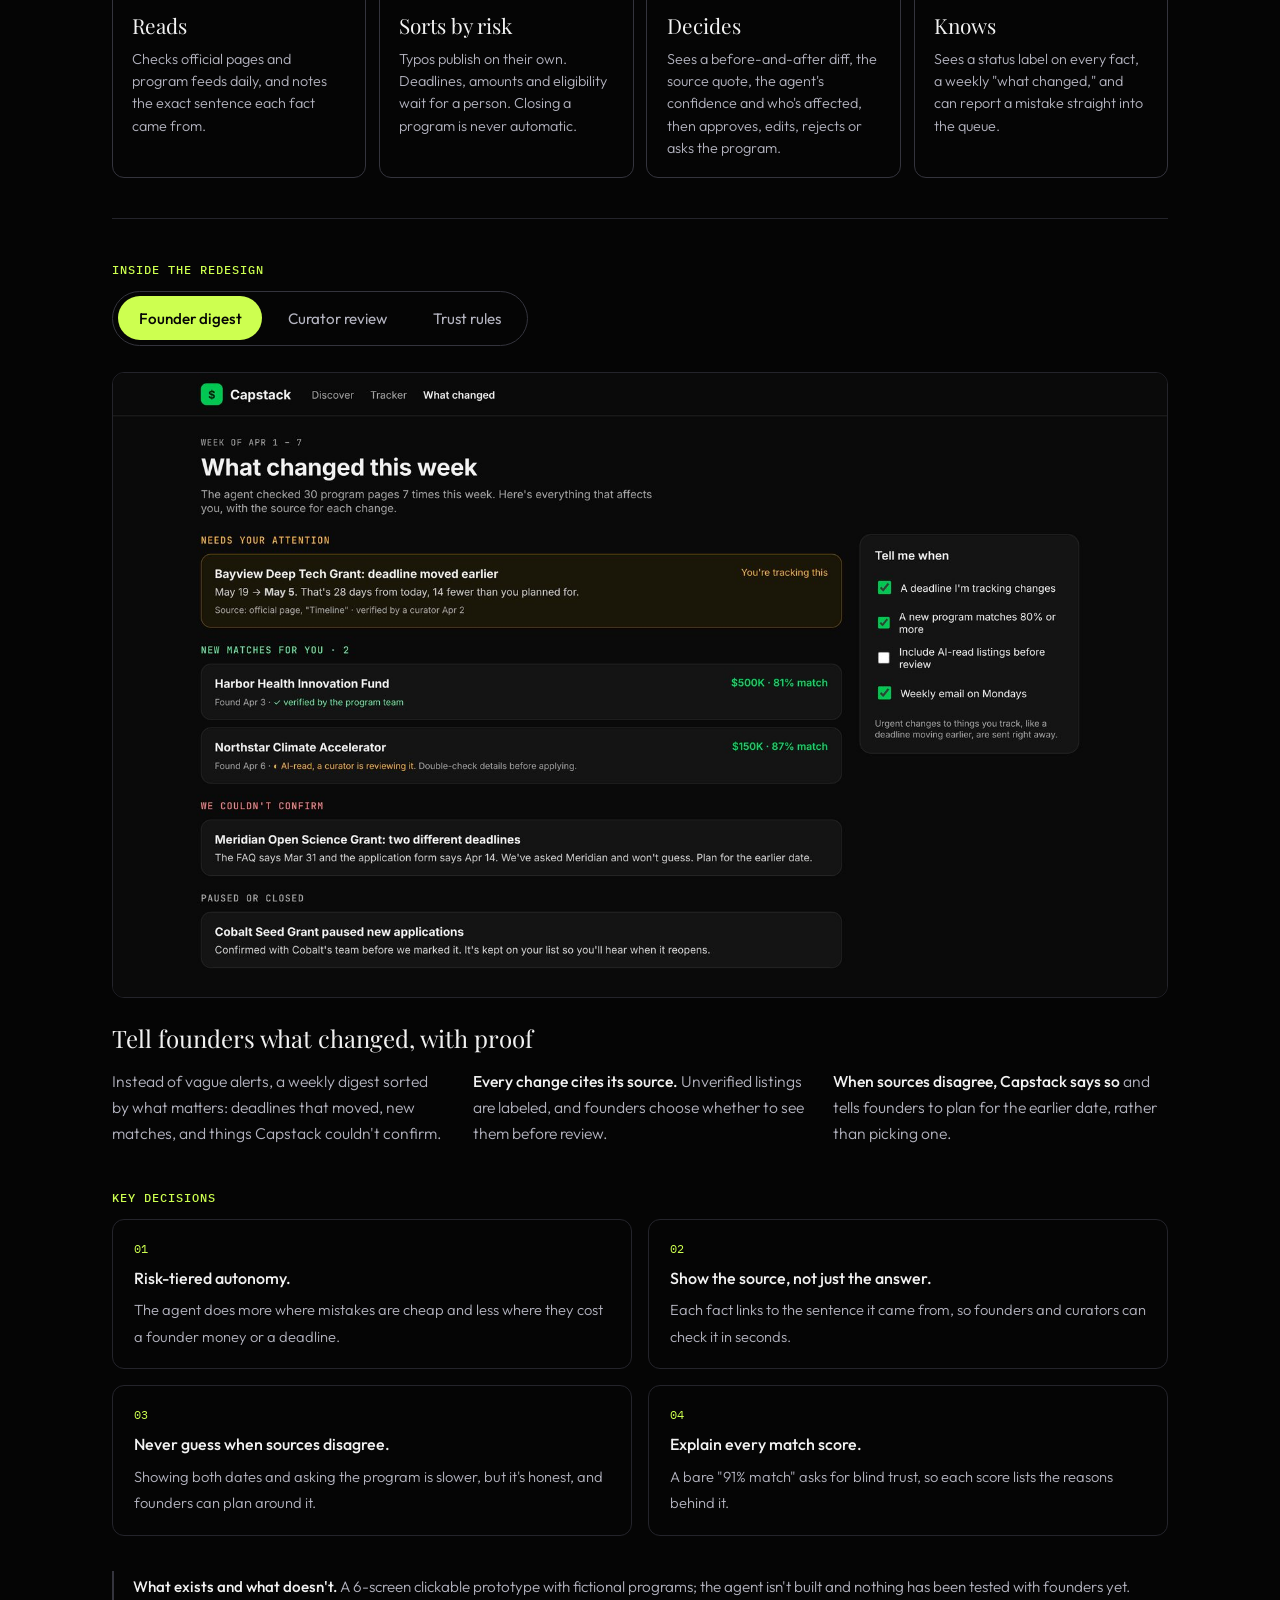
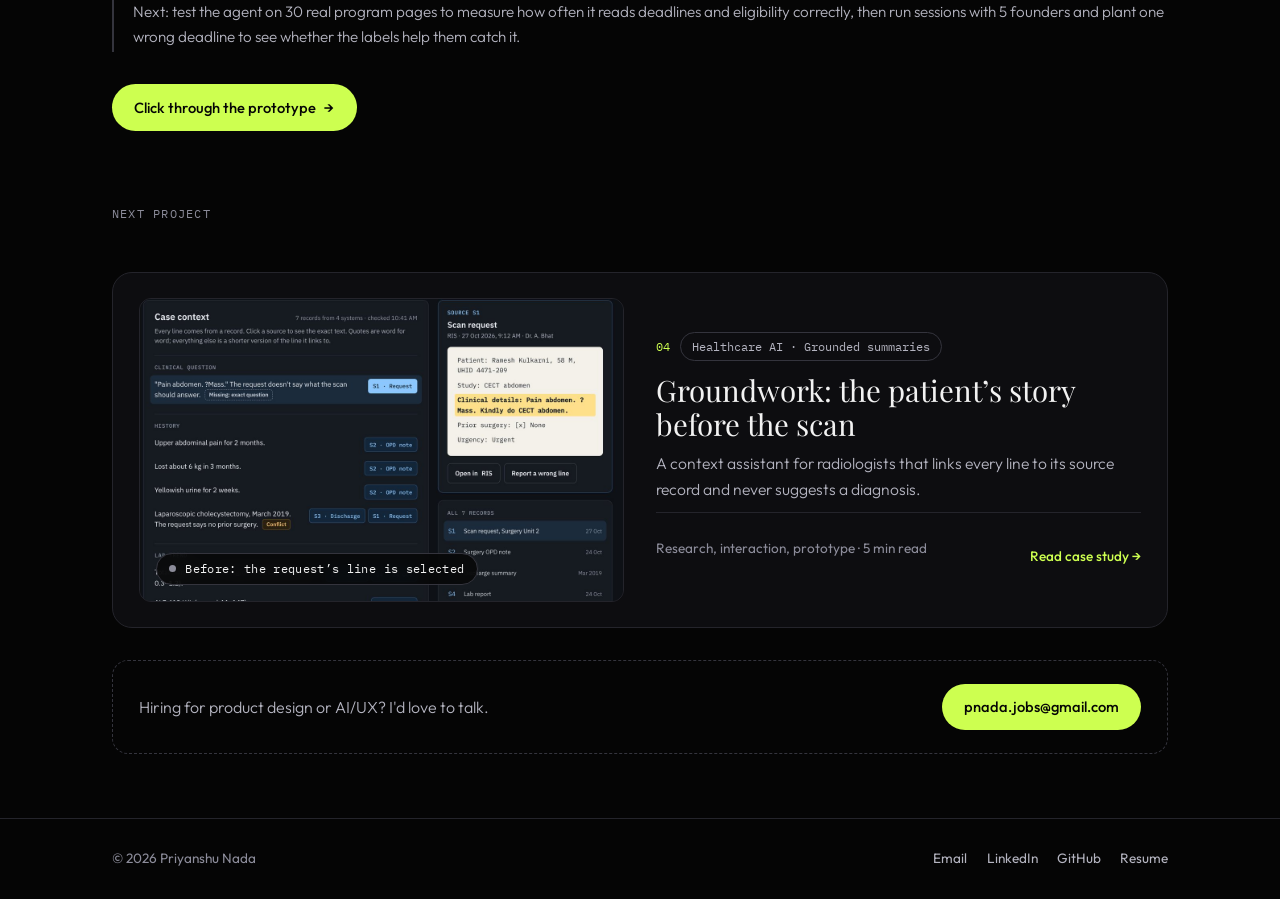
==== commit c836c3e1: "Add INARA case study (01) and reorder projects - New /work/inara/ page built from the Flow template," ====
--- a/work/capstack/index.html
+++ b/work/capstack/index.html
@@ -45,7 +45,7 @@
 
     <article class="case page" aria-labelledby="cap-title">
       <div class="case-head">
-        <div class="case-kicker"><span class="case-num">02</span><span class="pill">AI redesign</span><span class="pill">Human in the loop</span><span class="pill">Startup funding</span></div>
+        <div class="case-kicker"><span class="case-num">03</span><span class="pill">AI redesign</span><span class="pill">Human in the loop</span><span class="pill">Startup funding</span></div>
         <h1 class="case-title" id="cap-title" style="view-transition-name:t-capstack">Capstack: funding data founders can trust</h1>
         <p class="case-lede">A funding directory kept current by an AI agent, with people in the loop for anything that could cost a founder a deadline.</p>
         <dl class="case-meta">
@@ -148,17 +148,17 @@
     </article>
 
     <p class="label" style="margin-top:3.5rem">Next project</p>
-    <a class="nextp" href="../../work/closet/" aria-label="Closet: an outfit in one glance. Read the case study">
-        <div class="pmedia" style="view-transition-name:m-closet">
-          <img class="a" src="../../assets/preview/closet-a.jpg" width="1200" height="750" loading="lazy" alt="">
-          <img class="b" src="../../assets/preview/closet-b.jpg" width="1200" height="750" loading="lazy" alt="">
-          <span class="phint" aria-hidden="true"><i></i><span class="s1">Before: the wardrobe doors are closed</span><span class="s2">After: doors open on today’s clothes</span></span>
+    <a class="nextp" href="../../work/groundwork/" aria-label="Groundwork: the patient’s story before the scan. Read the case study">
+        <div class="pmedia" style="view-transition-name:m-groundwork">
+          <img class="a" src="../../assets/preview/groundwork-a.jpg" width="1200" height="750" loading="lazy" alt="">
+          <img class="b" src="../../assets/preview/groundwork-b.jpg" width="1200" height="750" loading="lazy" alt="">
+          <span class="phint" aria-hidden="true"><i></i><span class="s1">Before: the request’s line is selected</span><span class="s2">After: a lab source opens, exact line highlighted</span></span>
         </div>
         <div>
-          <div class="pkick"><span class="case-num">03</span><span class="pill">Consumer AI · Explainable suggestions</span></div>
-          <h2 class="ptitle" style="view-transition-name:t-closet">Closet: an outfit in one glance</h2>
-          <p class="pline">An AI wardrobe for busy students that picks outfits from clothes they own and explains every pick.</p>
-          <div class="pfoot"><span>Concept, interaction, prototype · 4 min read</span><span class="pgo">Read case study <span class="arr" aria-hidden="true">→</span></span></div>
+          <div class="pkick"><span class="case-num">04</span><span class="pill">Healthcare AI · Grounded summaries</span></div>
+          <h2 class="ptitle" style="view-transition-name:t-groundwork">Groundwork: the patient’s story before the scan</h2>
+          <p class="pline">A context assistant for radiologists that links every line to its source record and never suggests a diagnosis.</p>
+          <div class="pfoot"><span>Research, interaction, prototype · 5 min read</span><span class="pgo">Read case study <span class="arr" aria-hidden="true">→</span></span></div>
         </div>
       </a>
     <div class="mini-contact">
--- a/assets/site.css
+++ b/assets/site.css
@@ -283,6 +283,15 @@
 .pgo .arr{display:inline-block;transition:transform .35s var(--ease)}
 .pcard:hover .pgo .arr{transform:translateX(5px)}
 .kbd-hint{margin-top:1.4rem;font-size:.85rem;color:var(--t3)}
+/* Lead project (INARA): spans the grid, media beside the text on wide screens */
+@media (min-width:821px){
+  .grid .pcard.featured{grid-column:1 / -1;flex-direction:row}
+  .pcard.featured .pmedia{flex:0 0 58%;border-bottom:0;border-right:1px solid var(--border)}
+  .pcard.featured .pbody{padding:2rem 2.2rem 1.8rem}
+  .pcard.featured .ptitle{font-size:clamp(1.8rem,2.8vw,2.4rem)}
+}
+.hero-sub a,.about-text a{color:var(--t1);text-decoration-color:var(--accent);text-underline-offset:3px}
+.hero-sub a:hover,.about-text a:hover{color:var(--accent)}
 @media (hover:none){.kbd-hint{display:none}}
 
 /* ---------- v2: case study pages ---------- */
